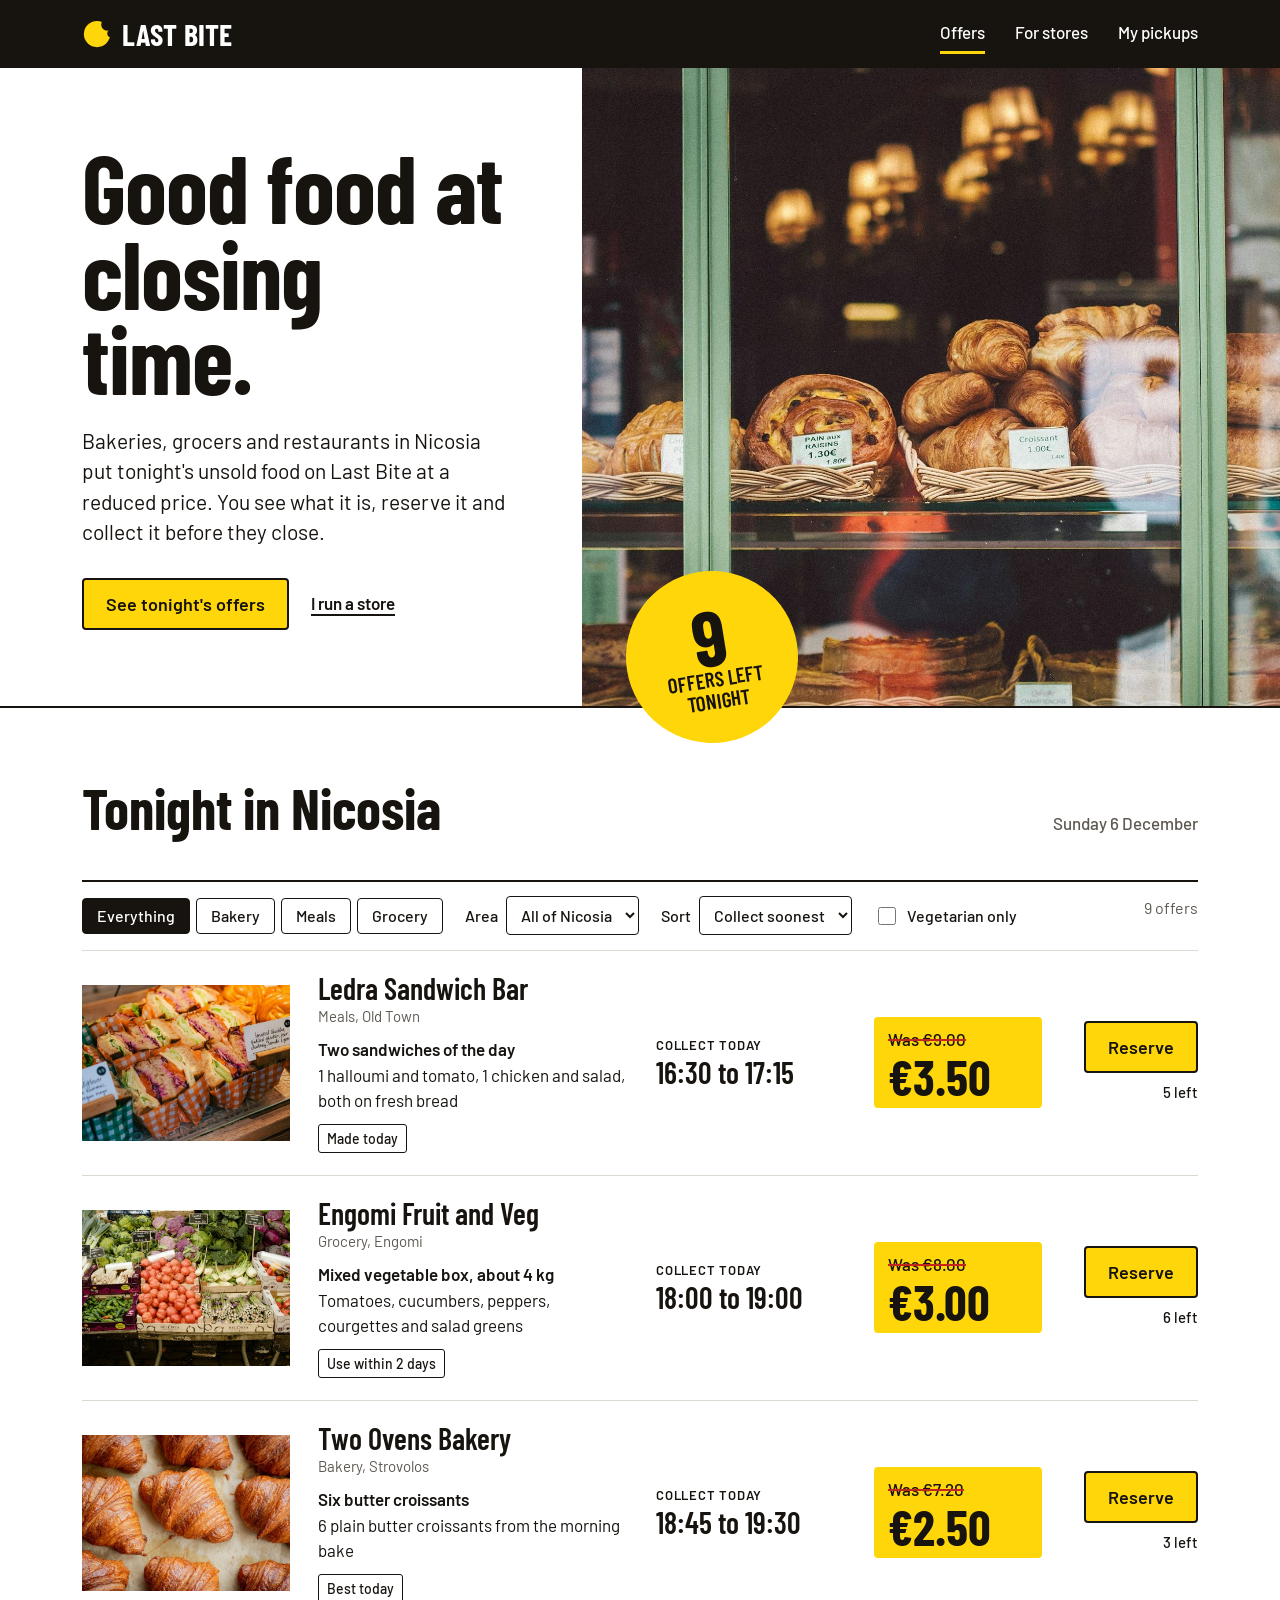
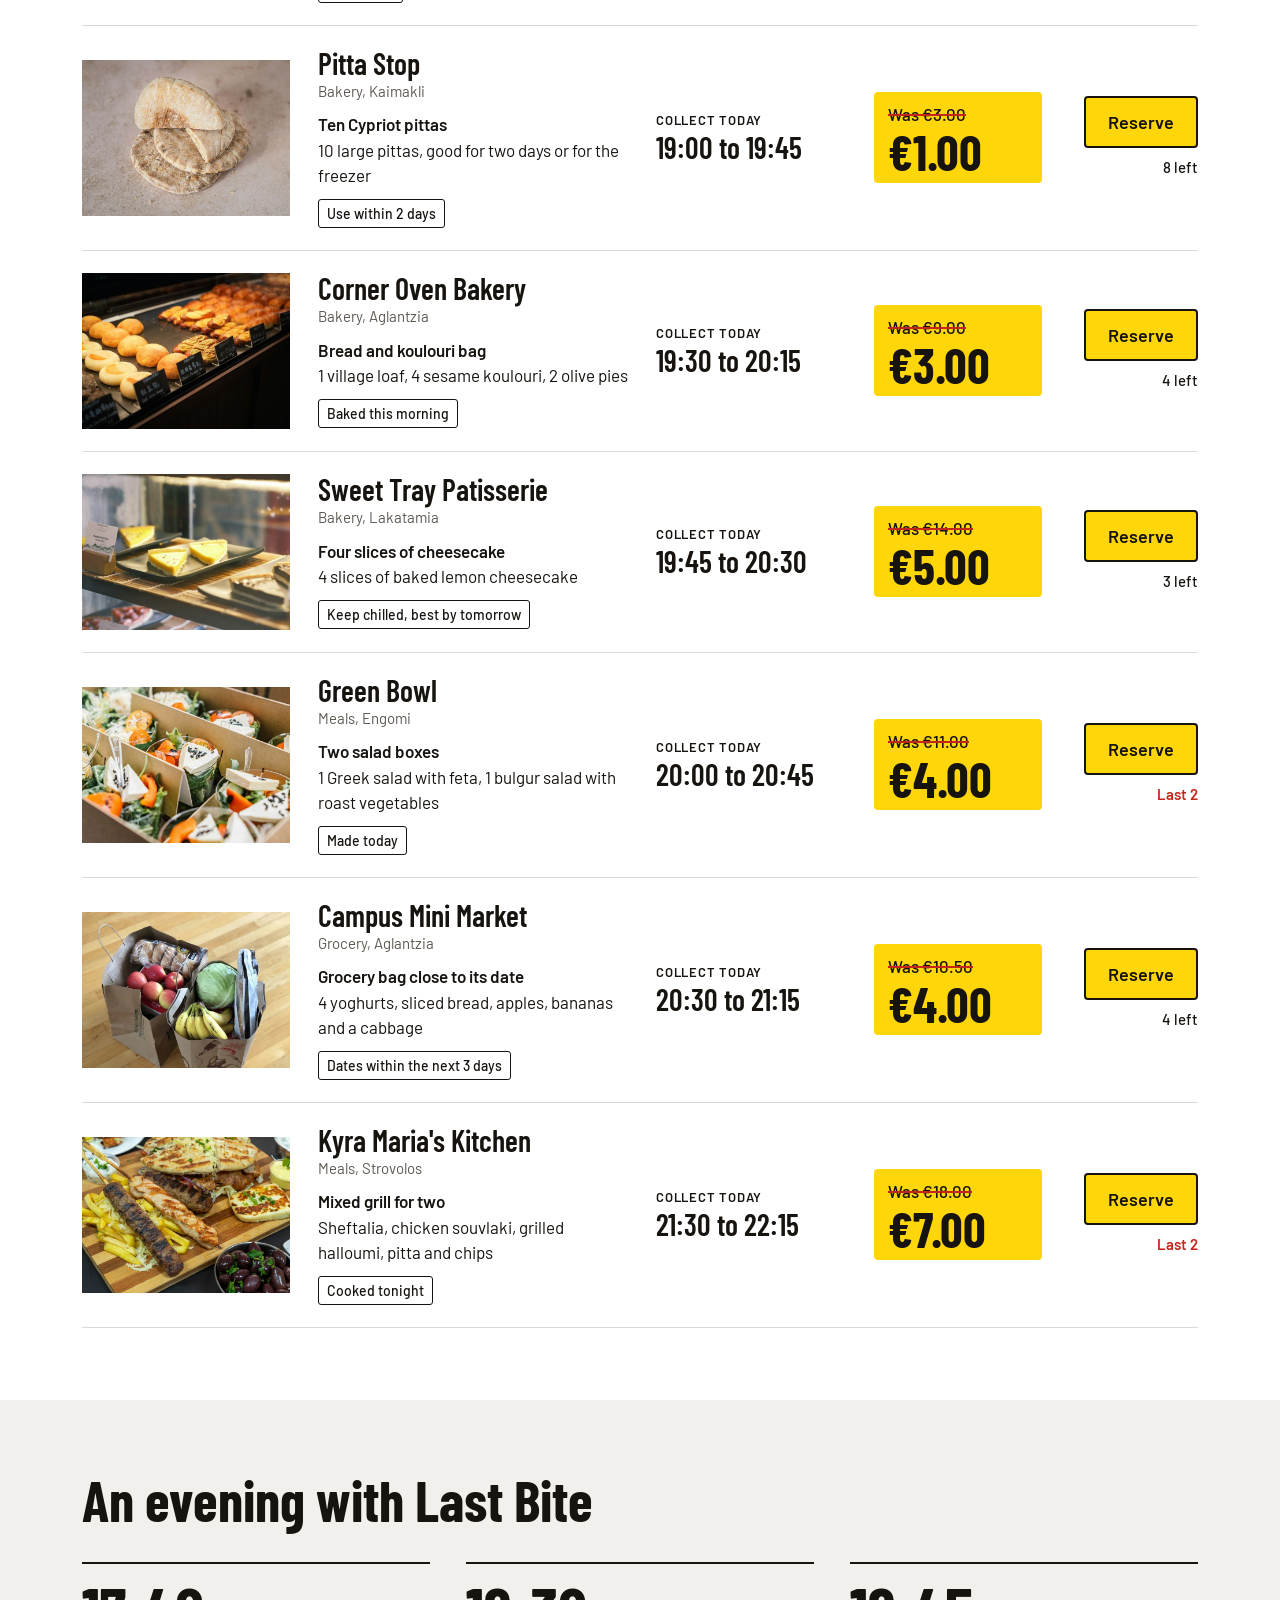
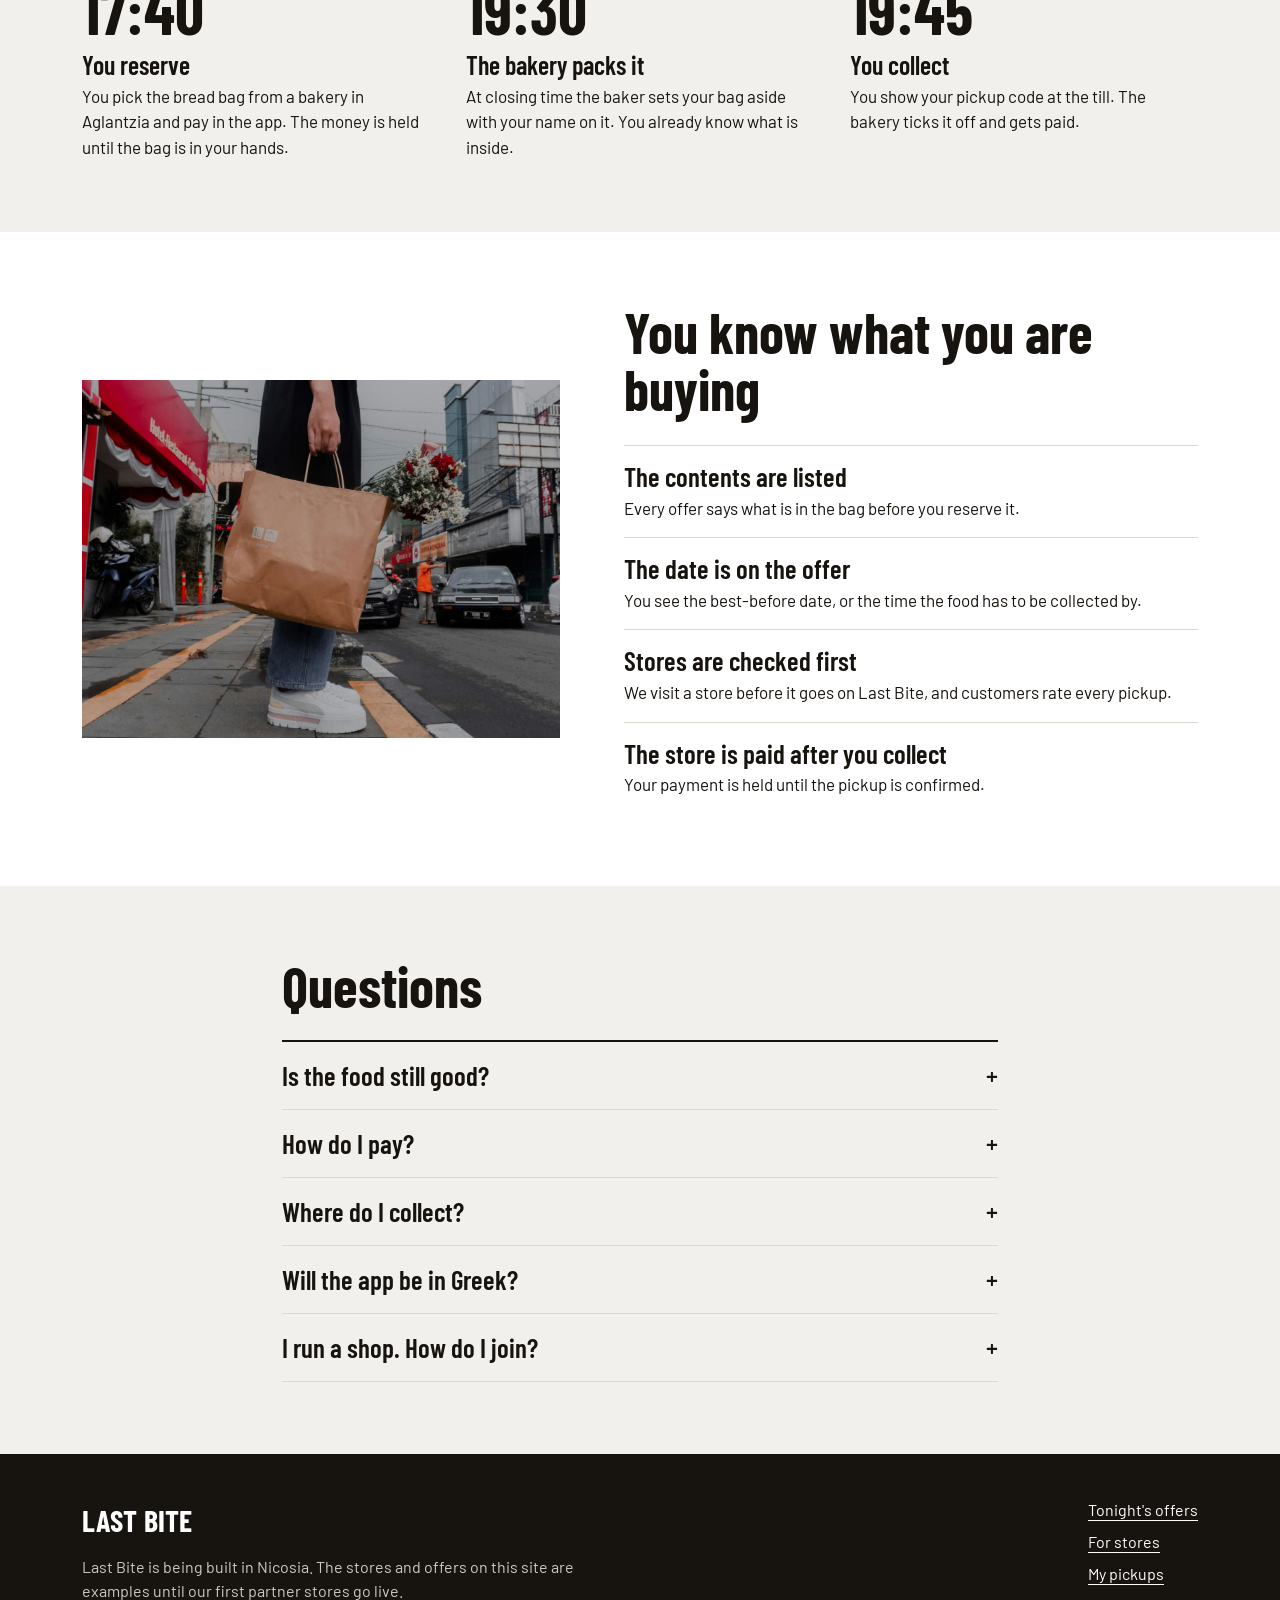
==== index.html @ b9eb2b0c "Last Bite website prototype: offers, store page, pickups" ====
<!doctype html>
<html lang="en">
<head>
  <meta charset="utf-8">
  <meta name="viewport" content="width=device-width, initial-scale=1">
  <meta name="robots" content="noindex, nofollow">
  <title>Last Bite: good food at closing time in Nicosia</title>
  <meta name="description" content="Bakeries, grocers and restaurants in Nicosia sell tonight's unsold food at a reduced price. See what's left, reserve it and collect it before they close.">
  <link rel="icon" href="favicon.svg" type="image/svg+xml">
  <link rel="preconnect" href="https://fonts.googleapis.com">
  <link rel="preconnect" href="https://fonts.gstatic.com" crossorigin>
  <link href="https://fonts.googleapis.com/css2?family=Barlow:wght@400;500;600&family=Barlow+Condensed:wght@600;700&display=swap" rel="stylesheet">
  <link rel="stylesheet" href="css/site.css">
</head>
<body>
  <a class="skip" href="#offers">Skip to tonight's offers</a>

  <header class="top on-ink">
    <div class="wrap">
      <a class="brand" href="index.html">
        <svg width="30" height="30" viewBox="0 0 32 32" aria-hidden="true">
          <defs>
            <mask id="bite">
              <rect width="32" height="32" fill="#fff"/>
              <circle cx="27" cy="6" r="6.5"/>
              <circle cx="31" cy="15.5" r="4"/>
            </mask>
          </defs>
          <circle cx="16" cy="16" r="14" fill="#ffd60a" mask="url(#bite)"/>
        </svg>
        Last Bite
      </a>
      <nav class="nav" aria-label="Main">
        <a href="index.html" aria-current="page">Offers</a>
        <a href="stores.html">For stores</a>
        <a href="pickups.html">My pickups</a>
      </nav>
    </div>
  </header>

  <main>
    <section class="hero">
      <div class="copy">
        <h1>Good food at closing time.</h1>
        <p class="lede">Bakeries, grocers and restaurants in Nicosia put tonight's unsold food on Last Bite at a reduced price. You see what it is, reserve it and collect it before they close.</p>
        <div class="actions">
          <a class="btn" href="#offers">See tonight's offers</a>
          <a class="textlink" href="stores.html">I run a store</a>
        </div>
      </div>
      <figure>
        <img src="img/hero-bakery-window.jpg" width="2000" height="1250" alt="Bread and pastries in a bakery window in the evening">
        <p class="sticker" id="sticker"><b id="sticker-n">9</b><span>offers left<br>tonight</span></p>
      </figure>
    </section>

    <section class="section" id="offers">
      <div class="wrap">
        <div class="head">
          <h2>Tonight in Nicosia</h2>
          <p class="when" id="today"></p>
        </div>

        <div class="filters">
          <div class="chips" role="group" aria-label="Kind of food">
            <button class="chip" type="button" data-type="" aria-pressed="true">Everything</button>
            <button class="chip" type="button" data-type="Bakery" aria-pressed="false">Bakery</button>
            <button class="chip" type="button" data-type="Meals" aria-pressed="false">Meals</button>
            <button class="chip" type="button" data-type="Grocery" aria-pressed="false">Grocery</button>
          </div>
          <label>Area
            <select id="f-area">
              <option value="">All of Nicosia</option>
            </select>
          </label>
          <label>Sort
            <select id="f-sort">
              <option value="time">Collect soonest</option>
              <option value="price">Lowest price</option>
              <option value="saving">Biggest saving</option>
            </select>
          </label>
          <label><input type="checkbox" id="f-veg"> Vegetarian only</label>
          <p class="count" id="count" aria-live="polite"></p>
        </div>

        <ul class="offers" id="list"></ul>
        <p class="none" id="none" hidden>Nothing left that matches. Try another area or kind of food.</p>
      </div>
    </section>

    <section class="section shelf">
      <div class="wrap">
        <h2>An evening with Last Bite</h2>
        <ol class="evening">
          <li>
            <span class="clock">17:40</span>
            <h3>You reserve</h3>
            <p>You pick the bread bag from a bakery in Aglantzia and pay in the app. The money is held until the bag is in your hands.</p>
          </li>
          <li>
            <span class="clock">19:30</span>
            <h3>The bakery packs it</h3>
            <p>At closing time the baker sets your bag aside with your name on it. You already know what is inside.</p>
          </li>
          <li>
            <span class="clock">19:45</span>
            <h3>You collect</h3>
            <p>You show your pickup code at the till. The bakery ticks it off and gets paid.</p>
          </li>
        </ol>
      </div>
    </section>

    <section class="section">
      <div class="wrap promises">
        <figure>
          <img src="img/bag-street.jpg" width="1400" height="1050" loading="lazy" alt="Someone carrying a paper bag home along a street">
        </figure>
        <div>
          <h2>You know what you are buying</h2>
          <dl>
            <dt>The contents are listed</dt>
            <dd>Every offer says what is in the bag before you reserve it.</dd>
            <dt>The date is on the offer</dt>
            <dd>You see the best-before date, or the time the food has to be collected by.</dd>
            <dt>Stores are checked first</dt>
            <dd>We visit a store before it goes on Last Bite, and customers rate every pickup.</dd>
            <dt>The store is paid after you collect</dt>
            <dd>Your payment is held until the pickup is confirmed.</dd>
          </dl>
        </div>
      </div>
    </section>

    <section class="section shelf qa">
      <div class="wrap narrow">
        <h2>Questions</h2>
        <div class="qlist">
          <details>
            <summary>Is the food still good?</summary>
            <p>Yes. It is food the store made or stocked for today and did not sell: bread from the morning, a meal cooked this evening, groceries close to their date. The date is on every offer, so you decide before you reserve.</p>
          </details>
          <details>
            <summary>How do I pay?</summary>
            <p>By card in the app when you reserve. The store receives the money once you have collected. This website is a preview of the app, so nothing is charged here.</p>
          </details>
          <details>
            <summary>Where do I collect?</summary>
            <p>At the store, during the collection time shown on the offer. We are starting in Nicosia.</p>
          </details>
          <details>
            <summary>Will the app be in Greek?</summary>
            <p>Yes, in Greek and in English.</p>
          </details>
          <details>
            <summary>I run a shop. How do I join?</summary>
            <p>The page <a class="textlink" href="stores.html">for stores</a> explains the costs and lets you post an offer to try it.</p>
          </details>
        </div>
      </div>
    </section>
  </main>

  <footer class="foot on-ink">
    <div class="wrap">
      <div>
        <a class="brand" href="index.html">Last Bite</a>
        <p>Last Bite is being built in Nicosia. The stores and offers on this site are examples until our first partner stores go live.</p>
      </div>
      <nav aria-label="Footer">
        <a href="index.html#offers">Tonight's offers</a>
        <a href="stores.html">For stores</a>
        <a href="pickups.html">My pickups</a>
      </nav>
    </div>
  </footer>

  <dialog id="reserve" aria-labelledby="reserve-title">
    <div class="sheet" id="reserve-step">
      <h2 id="reserve-title">Reserve</h2>
      <div class="summary">
        <div>
          <p class="what" id="r-what"></p>
          <p id="r-inside"></p>
          <p id="r-collect"></p>
        </div>
        <div class="tag">
          <span class="was" id="r-was"></span>
          <span class="now" id="r-now"></span>
        </div>
      </div>
      <form id="reserve-form" novalidate>
        <div class="field">
          <label for="r-qty">How many?</label>
          <select id="r-qty"></select>
        </div>
        <div class="field">
          <label for="r-name">Your first name</label>
          <input id="r-name" type="text" autocomplete="given-name" maxlength="30" required>
          <span class="hint">The store writes it on the bag.</span>
          <p class="error" id="r-name-err" hidden>Please enter your first name.</p>
        </div>
        <p class="note">This is a preview of Last Bite. Nothing is charged and no food is set aside yet.</p>
        <div class="row-actions">
          <button class="btn" type="submit" id="r-submit">Reserve</button>
          <button class="btn plain" type="button" data-close>Cancel</button>
        </div>
      </form>
    </div>
    <div class="sheet" id="reserve-done" hidden>
      <h2 tabindex="-1" id="done-title">Reserved</h2>
      <div class="ticket" id="done-ticket"></div>
      <div class="row-actions">
        <a class="btn" href="pickups.html">My pickups</a>
        <button class="btn plain" type="button" data-close>Back to offers</button>
      </div>
    </div>
  </dialog>

  <script src="js/data.js"></script>
  <script src="js/app.js"></script>
</body>
</html>
---- css/site.css ----
:root {
  --ink: #17130f;
  --paper: #ffffff;
  --shelf: #f1f0ec;
  --line: #dcd9d2;
  --muted: #5d5850;
  --sticker: #ffd60a;
  --sticker-dark: #e9bf00;
  --red: #c4261b;
  --green: #1d6b3a;
  --display: "Barlow Condensed", "Arial Narrow", Arial, sans-serif;
  --text: "Barlow", Arial, Helvetica, sans-serif;
  --gutter: 32px;
  --page: 1180px;
}

*,
*::before,
*::after {
  box-sizing: border-box;
}

html {
  scroll-behavior: smooth;
}

body {
  margin: 0;
  background: var(--paper);
  color: var(--ink);
  font-family: var(--text);
  font-size: 17px;
  line-height: 1.5;
}

img {
  display: block;
  max-width: 100%;
  height: auto;
}

h1,
h2,
h3 {
  font-family: var(--display);
  font-weight: 700;
  line-height: 1;
  margin: 0;
}

p {
  margin: 0 0 1em;
}

a {
  color: inherit;
}

:focus-visible {
  outline: 3px solid var(--ink);
  outline-offset: 3px;
}

.on-ink :focus-visible {
  outline-color: var(--sticker);
}

.wrap {
  max-width: var(--page);
  margin: 0 auto;
  padding: 0 var(--gutter);
}

.narrow {
  max-width: 780px;
}

.skip {
  position: absolute;
  left: -999px;
  top: 0;
  background: var(--sticker);
  padding: 10px 16px;
  font-weight: 600;
}

.skip:focus {
  left: 12px;
  top: 12px;
  z-index: 20;
}

/* header */

.top {
  background: var(--ink);
  color: var(--paper);
}

.top .wrap {
  display: flex;
  align-items: center;
  justify-content: space-between;
  gap: 24px;
  min-height: 68px;
}

.brand {
  display: inline-flex;
  align-items: center;
  gap: 10px;
  font-family: var(--display);
  font-weight: 700;
  font-size: 30px;
  letter-spacing: 0.01em;
  text-decoration: none;
  text-transform: uppercase;
}

.brand svg {
  flex: none;
}

.nav {
  display: flex;
  gap: 30px;
  font-weight: 500;
}

.nav a {
  text-decoration: none;
  padding: 6px 0;
  border-bottom: 3px solid transparent;
  transition: border-color 120ms ease-out;
}

.nav a:hover {
  border-bottom-color: #6b655c;
}

.nav a[aria-current="page"] {
  border-bottom-color: var(--sticker);
}

/* buttons */

.btn {
  display: inline-block;
  font: 600 18px/1 var(--text);
  padding: 15px 22px;
  border: 2px solid var(--ink);
  border-radius: 4px;
  background: var(--sticker);
  color: var(--ink);
  text-decoration: none;
  cursor: pointer;
  transition: background-color 120ms ease-out, color 120ms ease-out;
}

.btn:hover {
  background: var(--ink);
  color: var(--sticker);
}

.btn:active {
  transform: translateY(1px);
}

.btn[disabled] {
  background: var(--shelf);
  border-color: var(--line);
  color: var(--muted);
  cursor: default;
}

.btn.plain {
  background: var(--paper);
}

.btn.plain:hover {
  background: var(--ink);
  color: var(--paper);
}

.btn.small {
  font-size: 16px;
  padding: 10px 14px;
}

.textlink {
  font-weight: 600;
  text-decoration-thickness: 2px;
  text-underline-offset: 4px;
}

.textlink:hover {
  text-decoration-color: var(--sticker-dark);
}

/* hero */

.hero {
  position: relative;
  border-bottom: 2px solid var(--ink);
}

.hero h1 {
  font-size: clamp(60px, 7.4vw, 116px);
  letter-spacing: -0.01em;
  line-height: 0.9;
}

.hero .lede {
  font-size: 21px;
  line-height: 1.45;
  max-width: 30em;
  margin: 26px 0 30px;
}

.hero .actions {
  display: flex;
  align-items: center;
  flex-wrap: wrap;
  gap: 22px;
}

.hero figure {
  margin: 0;
  position: relative;
}

.hero figure img {
  width: 100%;
  height: 100%;
  object-fit: cover;
}

.sticker {
  position: absolute;
  width: 172px;
  height: 172px;
  border-radius: 50%;
  background: var(--sticker);
  display: flex;
  flex-direction: column;
  align-items: center;
  justify-content: center;
  text-align: center;
  transform: rotate(-9deg);
  font-family: var(--display);
  font-weight: 600;
  font-size: 21px;
  line-height: 1.05;
  text-transform: uppercase;
  animation: stick 420ms cubic-bezier(0.2, 0.9, 0.3, 1.2) 250ms backwards;
}

.sticker b {
  font-size: 78px;
  font-weight: 700;
  line-height: 0.85;
}

@keyframes stick {
  from {
    transform: rotate(-24deg) scale(0.4);
    opacity: 0;
  }
}

/* section heads */

.section {
  padding: 72px 0;
}

.section.shelf {
  background: var(--shelf);
}

.head {
  display: flex;
  align-items: baseline;
  justify-content: space-between;
  gap: 20px;
  flex-wrap: wrap;
  margin-bottom: 26px;
}

.head h2,
.section h2 {
  font-size: clamp(40px, 4.4vw, 58px);
}

.head .when {
  color: var(--muted);
  font-weight: 500;
}

/* filters */

.filters {
  display: flex;
  align-items: center;
  flex-wrap: wrap;
  gap: 12px 22px;
  padding: 14px 0;
  border-top: 2px solid var(--ink);
  border-bottom: 1px solid var(--line);
}

.chips {
  display: flex;
  gap: 6px;
  flex-wrap: wrap;
}

.chip {
  font: 500 16px/1 var(--text);
  padding: 9px 14px;
  border: 1px solid var(--ink);
  border-radius: 4px;
  background: var(--paper);
  color: var(--ink);
  cursor: pointer;
  transition: background-color 120ms ease-out;
}

.chip:hover {
  background: var(--shelf);
}

.chip[aria-pressed="true"] {
  background: var(--ink);
  color: var(--paper);
}

.filters label {
  display: inline-flex;
  align-items: center;
  gap: 8px;
  font-weight: 500;
  font-size: 16px;
}

.filters select {
  font: 500 16px/1.2 var(--text);
  padding: 8px 10px;
  border: 1px solid var(--ink);
  border-radius: 4px;
  background: var(--paper);
  color: var(--ink);
}

.filters input[type="checkbox"] {
  width: 18px;
  height: 18px;
  accent-color: var(--ink);
}

.filters .count {
  margin-left: auto;
  color: var(--muted);
  font-size: 16px;
}

/* offers */

.offers {
  list-style: none;
  margin: 0;
  padding: 0;
}

.offer {
  display: grid;
  align-items: center;
  border-bottom: 1px solid var(--line);
}

.offer .pic {
  aspect-ratio: 4 / 3;
  overflow: hidden;
  background: var(--shelf);
}

.offer .pic img {
  width: 100%;
  height: 100%;
  object-fit: cover;
}

.offer h3 {
  font-size: 30px;
  font-weight: 600;
}

.offer .where {
  color: var(--muted);
  font-size: 15px;
  margin: 2px 0 10px;
}

.offer .what {
  font-weight: 600;
  margin: 0;
}

.offer .inside {
  margin: 0 0 10px;
}

.datemark {
  display: inline-block;
  font-size: 14px;
  font-weight: 500;
  padding: 3px 8px;
  border: 1px solid var(--ink);
  border-radius: 3px;
}

.collect .lab,
.tag .lab {
  display: block;
  font-size: 13px;
  font-weight: 600;
  letter-spacing: 0.06em;
  text-transform: uppercase;
}

.collect .time {
  display: block;
  font-family: var(--display);
  font-weight: 600;
  font-size: 30px;
  line-height: 1.1;
}

.collect .closing {
  font-size: 15px;
  color: var(--muted);
}

.collect .closing.soon {
  color: var(--red);
  font-weight: 600;
}

.tag {
  background: var(--sticker);
  border-radius: 4px;
  padding: 10px 14px 8px;
}

.tag .was {
  white-space: nowrap;
  text-decoration: line-through;
  text-decoration-thickness: 2px;
  text-decoration-color: var(--red);
  font-weight: 500;
}

.tag .now {
  display: block;
  font-family: var(--display);
  font-weight: 700;
  font-size: 50px;
  line-height: 0.95;
}

.left {
  font-size: 15px;
  font-weight: 500;
  margin: 8px 0 0;
}

.left.last {
  color: var(--red);
  font-weight: 600;
}

.none {
  padding: 40px 0;
  font-size: 19px;
}

/* evening timeline */

.evening {
  list-style: none;
  margin: 34px 0 0;
  padding: 0;
  display: grid;
}

.evening li {
  border-top: 2px solid var(--ink);
  padding-top: 14px;
}

.evening .clock {
  display: block;
  font-family: var(--display);
  font-weight: 700;
  font-size: 64px;
  line-height: 1;
}

.evening h3 {
  font-size: 26px;
  font-weight: 600;
  margin: 10px 0 6px;
}

.evening p {
  margin: 0;
  max-width: 24em;
}

/* promises */

.promises {
  display: grid;
  align-items: center;
}

.promises figure {
  margin: 0;
}

.promises dl {
  margin: 28px 0 0;
}

.promises dt {
  font-family: var(--display);
  font-weight: 600;
  font-size: 27px;
  line-height: 1.1;
  padding-top: 16px;
  border-top: 1px solid var(--line);
}

.promises dd {
  margin: 4px 0 16px;
}

/* questions */

.qa details {
  border-bottom: 1px solid var(--line);
}

.qa details:first-of-type {
  border-top: 2px solid var(--ink);
}

.qa summary {
  cursor: pointer;
  list-style: none;
  display: flex;
  justify-content: space-between;
  gap: 16px;
  padding: 18px 0;
  font-family: var(--display);
  font-weight: 600;
  font-size: 27px;
  line-height: 1.15;
}

.qa summary::-webkit-details-marker {
  display: none;
}

.qa summary::after {
  content: "+";
  font-weight: 500;
}

.qa details[open] summary::after {
  content: "\2212";
}

.qa summary:hover {
  background: var(--shelf);
}

.qa details p {
  max-width: 40em;
  margin: 0 0 20px;
}

/* dialog and ticket */

dialog {
  border: 2px solid var(--ink);
  border-radius: 6px;
  padding: 0;
  width: min(560px, calc(100vw - 32px));
  color: var(--ink);
}

dialog::backdrop {
  background: rgba(23, 19, 15, 0.62);
}

.sheet {
  padding: 28px;
}

.sheet h2 {
  font-size: 38px;
  margin-bottom: 14px;
}

.summary {
  display: grid;
  grid-template-columns: 1fr auto;
  gap: 14px;
  align-items: start;
  padding: 14px 0;
  border-top: 1px solid var(--line);
  border-bottom: 1px solid var(--line);
  margin-bottom: 18px;
}

.summary p {
  margin: 0;
}

.field {
  margin-bottom: 16px;
}

.field label,
.field .label {
  display: block;
  font-weight: 600;
  margin-bottom: 5px;
}

.field .hint {
  display: block;
  color: var(--muted);
  font-size: 15px;
  margin-top: 4px;
}

.field input,
.field select,
.field textarea {
  width: 100%;
  font: 400 17px/1.3 var(--text);
  padding: 11px 12px;
  border: 1px solid var(--ink);
  border-radius: 4px;
  background: var(--paper);
  color: var(--ink);
}

.field textarea {
  min-height: 84px;
  resize: vertical;
}

.field input:focus-visible,
.field select:focus-visible,
.field textarea:focus-visible {
  outline-offset: 1px;
}

.field .error {
  color: var(--red);
  font-weight: 600;
  font-size: 15px;
  margin-top: 4px;
}

.field input[aria-invalid="true"],
.field textarea[aria-invalid="true"] {
  border-color: var(--red);
  border-width: 2px;
}

.note {
  background: var(--shelf);
  border-radius: 4px;
  padding: 10px 12px;
  font-size: 15px;
}

.row-actions {
  display: flex;
  flex-wrap: wrap;
  gap: 12px;
  margin-top: 20px;
}

.ticket {
  background: var(--paper);
  border: 2px solid var(--ink);
  border-radius: 6px;
  display: grid;
}

.ticket .stub {
  background: var(--sticker);
  padding: 20px 24px;
  text-align: center;
}

.ticket .stub .lab {
  font-size: 13px;
  font-weight: 600;
  letter-spacing: 0.06em;
  text-transform: uppercase;
}

.ticket .code {
  display: block;
  font-family: var(--display);
  font-weight: 700;
  font-size: 68px;
  line-height: 1;
  letter-spacing: 0.04em;
  white-space: nowrap;
}

.ticket .body {
  padding: 20px 24px;
}

.ticket .body h3 {
  font-size: 28px;
  font-weight: 600;
  margin-bottom: 4px;
}

.ticket .body p {
  margin: 0 0 4px;
}

.ticket .state {
  display: inline-block;
  font-size: 14px;
  font-weight: 600;
  padding: 3px 8px;
  border-radius: 3px;
  border: 1px solid var(--ink);
  margin-top: 8px;
}

.ticket .state.done {
  background: var(--green);
  border-color: var(--green);
  color: var(--paper);
}

.ticket .state.off {
  color: var(--muted);
  border-color: var(--line);
}

.tickets {
  display: grid;
  gap: 20px;
  list-style: none;
  padding: 0;
  margin: 28px 0 0;
}

.pagehead {
  padding: 56px 0 8px;
}

.pagehead h1 {
  font-size: clamp(52px, 6vw, 84px);
}

.pagehead p {
  font-size: 20px;
  max-width: 34em;
  margin-top: 16px;
}

/* stores page */

.rates {
  width: 100%;
  border-collapse: collapse;
  margin-top: 26px;
}

.rates th,
.rates td {
  text-align: left;
  vertical-align: top;
  padding: 14px 0;
  border-top: 1px solid var(--line);
}

.rates tr:first-child th,
.rates tr:first-child td {
  border-top: 2px solid var(--ink);
}

.rates th {
  font-weight: 600;
  width: 34%;
  padding-right: 20px;
}

.rates .big {
  font-family: var(--display);
  font-weight: 700;
  font-size: 34px;
  line-height: 1;
  display: block;
}

.sum {
  background: var(--sticker);
  border-radius: 4px;
  padding: 22px 24px;
}

.sum h3 {
  font-size: 28px;
  font-weight: 600;
  margin-bottom: 12px;
}

.sum table {
  width: 100%;
  border-collapse: collapse;
}

.sum td {
  padding: 7px 0;
  border-top: 1px solid rgba(23, 19, 15, 0.25);
}

.sum td:last-child {
  text-align: right;
  font-weight: 600;
  font-variant-numeric: tabular-nums;
}

.sum tr:last-child td {
  border-top: 2px solid var(--ink);
  font-family: var(--display);
  font-weight: 700;
  font-size: 30px;
}

.asked {
  display: grid;
  margin-top: 30px;
}

.asked div {
  border-top: 2px solid var(--ink);
  padding-top: 12px;
}

.asked b {
  display: block;
  font-family: var(--display);
  font-weight: 700;
  font-size: 60px;
  line-height: 1;
}

.asked p {
  margin: 6px 0 0;
  max-width: 22em;
}

.form {
  display: grid;
  margin-top: 26px;
}

.form .full {
  grid-column: 1 / -1;
}

.done-box {
  border: 2px solid var(--ink);
  border-radius: 6px;
  padding: 18px 20px;
  margin-top: 20px;
}

.done-box p {
  margin: 0 0 10px;
}

.check {
  display: flex;
  gap: 12px;
  align-items: flex-end;
  flex-wrap: wrap;
  margin-top: 22px;
}

.check .field {
  margin: 0;
  flex: 1 1 220px;
  max-width: 300px;
}

.check input {
  font-family: var(--display);
  font-weight: 600;
  font-size: 26px;
  letter-spacing: 0.06em;
  text-transform: uppercase;
}

.intro {
  font-size: 19px;
  max-width: 40em;
  margin: 14px 0 0;
}

.qlist {
  margin-top: 26px;
}

.checkline label {
  display: inline-flex;
  align-items: center;
  gap: 8px;
  margin: 0;
}

.field.checkline input {
  width: 18px;
  height: 18px;
  accent-color: var(--ink);
}

.ticket .body .btn {
  margin-top: 14px;
}

#check-out {
  margin-top: 24px;
  max-width: 780px;
}

#check-out > .btn {
  margin-top: 16px;
}

.pickups {
  padding-top: 8px;
}

#tally {
  font-weight: 600;
}

/* footer */

.foot {
  background: var(--ink);
  color: var(--paper);
  padding: 44px 0;
  font-size: 16px;
}

.foot .wrap {
  display: flex;
  justify-content: space-between;
  gap: 40px;
  flex-wrap: wrap;
}

.foot p {
  max-width: 34em;
  margin: 12px 0 0;
  color: #cfcac1;
}

.foot nav {
  display: flex;
  flex-direction: column;
  gap: 8px;
}

.foot nav a {
  text-underline-offset: 4px;
}

/* desktop only */

@media (min-width: 1025px) {
  .hero {
    display: grid;
    grid-template-columns: minmax(0, 5fr) minmax(0, 6fr);
    min-height: 640px;
  }

  .hero .copy {
    align-self: center;
    padding: 64px 72px 64px max(var(--gutter), calc((100vw - var(--page)) / 2 + var(--gutter)));
  }

  .sticker {
    left: 44px;
    bottom: -58px;
    z-index: 2;
  }

  .offer {
    grid-template-columns: 208px minmax(0, 1fr) 190px 168px 128px;
    gap: 28px;
    padding: 22px 0;
  }

  .offer .go {
    justify-self: end;
    text-align: right;
  }

  .evening {
    grid-template-columns: repeat(3, 1fr);
    gap: 36px;
  }

  .promises {
    grid-template-columns: 5fr 6fr;
    gap: 64px;
  }

  .ticket {
    grid-template-columns: 320px 1fr;
  }

  .ticket .code {
    font-size: 60px;
  }

  .ticket .stub {
    display: flex;
    flex-direction: column;
    justify-content: center;
    border-right: 2px dashed var(--ink);
  }

  dialog .ticket {
    grid-template-columns: 1fr;
  }

  dialog .ticket .stub {
    border-right: 0;
    border-bottom: 2px dashed var(--ink);
  }

  .storehero {
    display: grid;
    grid-template-columns: 6fr 5fr;
    gap: 56px;
    align-items: center;
  }

  .costs {
    display: grid;
    grid-template-columns: 7fr 4fr;
    gap: 56px;
    align-items: start;
  }

  .asked {
    grid-template-columns: repeat(3, 1fr);
    gap: 36px;
  }

  .form {
    grid-template-columns: 1fr 1fr;
    gap: 0 28px;
    max-width: 860px;
  }
}

/* tablet and phone only */

@media (max-width: 1024px) {
  :root {
    --gutter: 20px;
  }

  body {
    font-size: 16px;
  }

  .top .wrap {
    min-height: 60px;
    gap: 12px;
    flex-wrap: wrap;
    padding-top: 8px;
    padding-bottom: 8px;
  }

  .brand {
    font-size: 26px;
  }

  .nav {
    gap: 20px;
    font-size: 15px;
  }

  .hero .copy {
    padding: 40px var(--gutter) 44px;
  }

  .hero .lede {
    font-size: 18px;
    margin: 18px 0 24px;
  }

  .hero figure {
    height: 300px;
  }

  .sticker {
    z-index: 2;
    width: 124px;
    height: 124px;
    right: 18px;
    bottom: -40px;
    font-size: 16px;
  }

  .sticker b {
    font-size: 54px;
  }

  .section {
    padding: 48px 0;
  }

  .filters .count {
    margin-left: 0;
    flex-basis: 100%;
  }

  .offer {
    grid-template-columns: 132px minmax(0, 1fr);
    gap: 14px 16px;
    padding: 18px 0;
    align-items: start;
  }

  .offer h3 {
    font-size: 25px;
  }

  .offer .collect {
    grid-column: 1 / -1;
    display: flex;
    align-items: baseline;
    flex-wrap: wrap;
    gap: 4px 10px;
  }

  .collect .time {
    font-size: 24px;
  }

  .offer .price {
    grid-column: 1;
  }

  .tag .now {
    font-size: 40px;
  }

  .offer .go {
    grid-column: 2;
    align-self: center;
  }

  .evening {
    gap: 26px;
  }

  .evening .clock {
    font-size: 50px;
  }

  .promises {
    gap: 28px;
  }

  .ticket .stub {
    border-bottom: 2px dashed var(--ink);
  }

  .ticket .code {
    font-size: 56px;
  }

  .pagehead {
    padding-top: 36px;
  }

  .storehero figure {
    margin: 26px 0 0;
  }

  .costs .sum {
    margin-top: 28px;
  }

  .asked {
    gap: 24px;
  }

  .asked b {
    font-size: 48px;
  }

  .foot .wrap {
    gap: 24px;
  }
}

@media (max-width: 560px) {
  .nav {
    gap: 16px;
  }

  .hero h1 {
    font-size: 56px;
  }

  .hero figure {
    height: 230px;
  }

  .offer {
    grid-template-columns: 112px minmax(0, 1fr);
  }

  .tag {
    padding: 10px 10px 8px;
  }

  .tag .was {
    font-size: 14px;
  }

  .tag .now {
    font-size: 36px;
  }

  .sheet {
    padding: 20px;
  }

  .qa summary {
    font-size: 23px;
  }
}

@media (prefers-reduced-motion: reduce) {
  html {
    scroll-behavior: auto;
  }

  .sticker {
    animation: none;
  }

  .btn,
  .chip,
  .nav a {
    transition: none;
  }
}
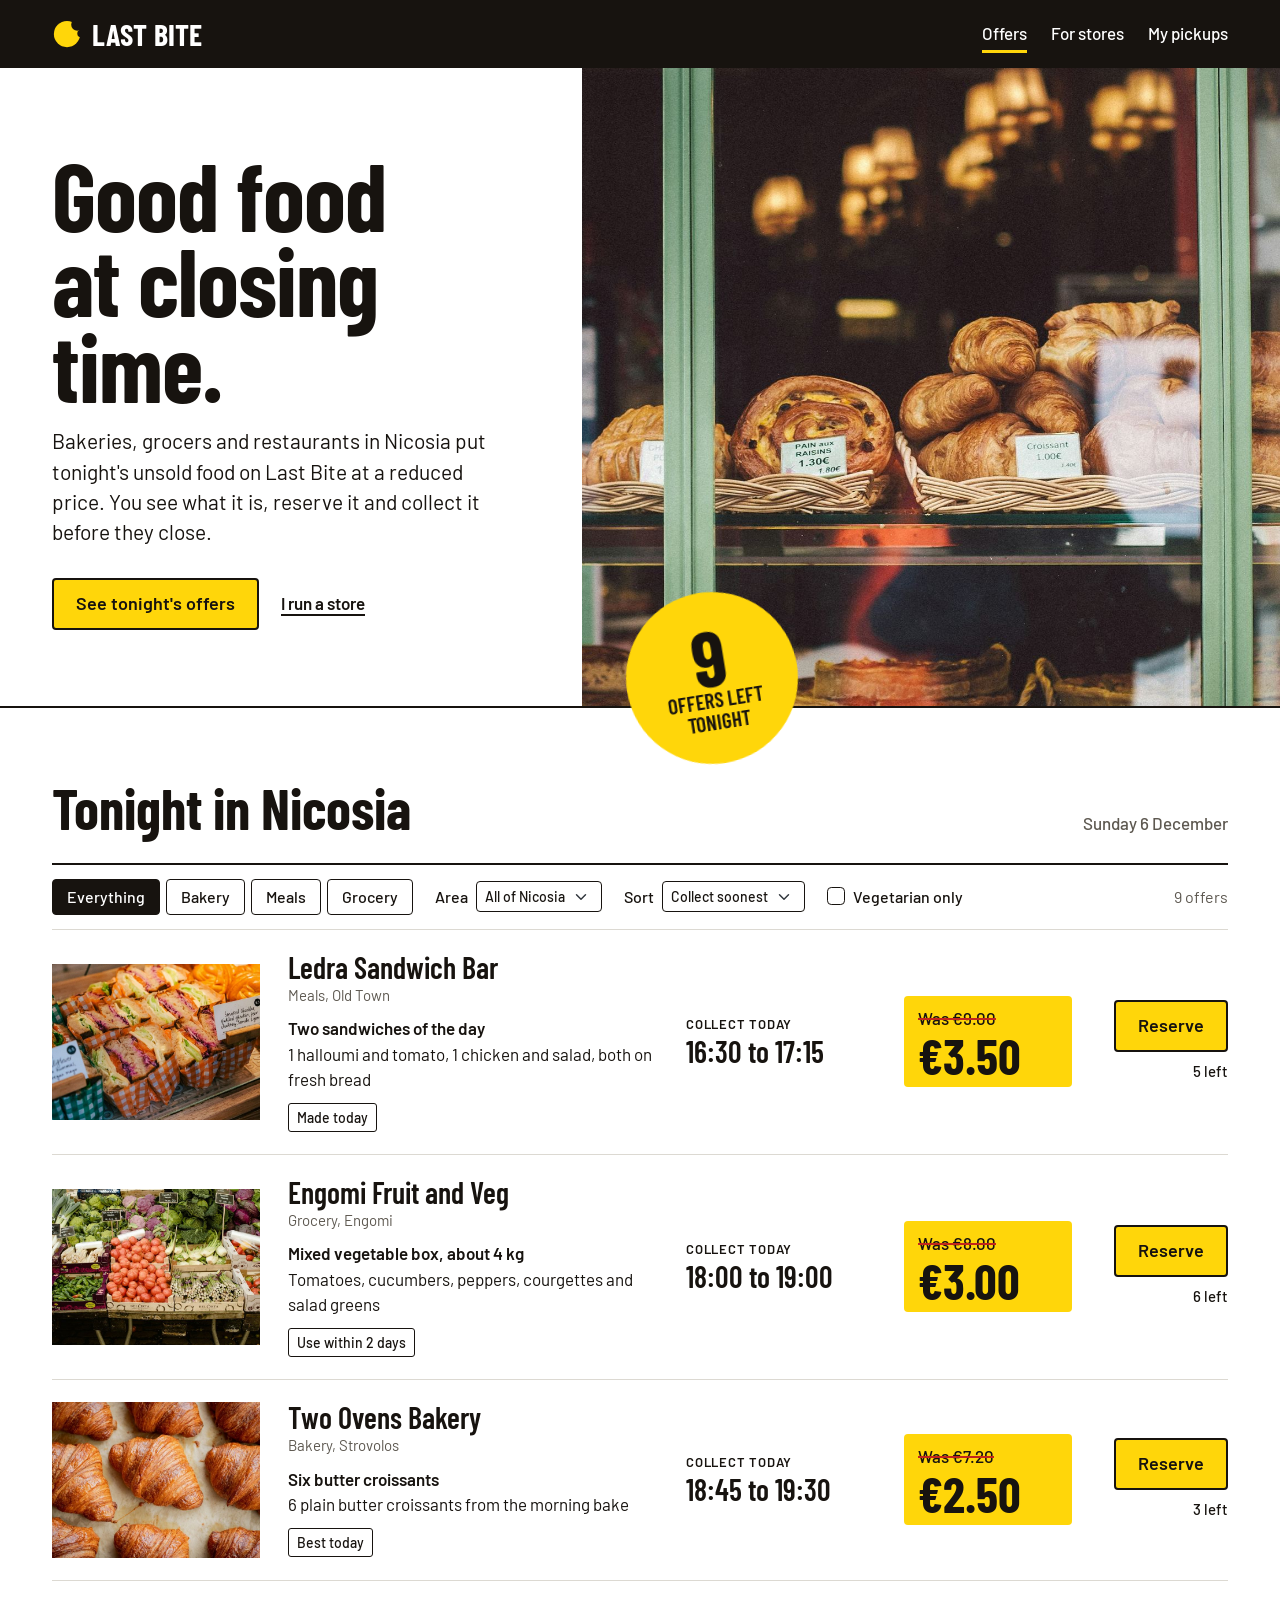
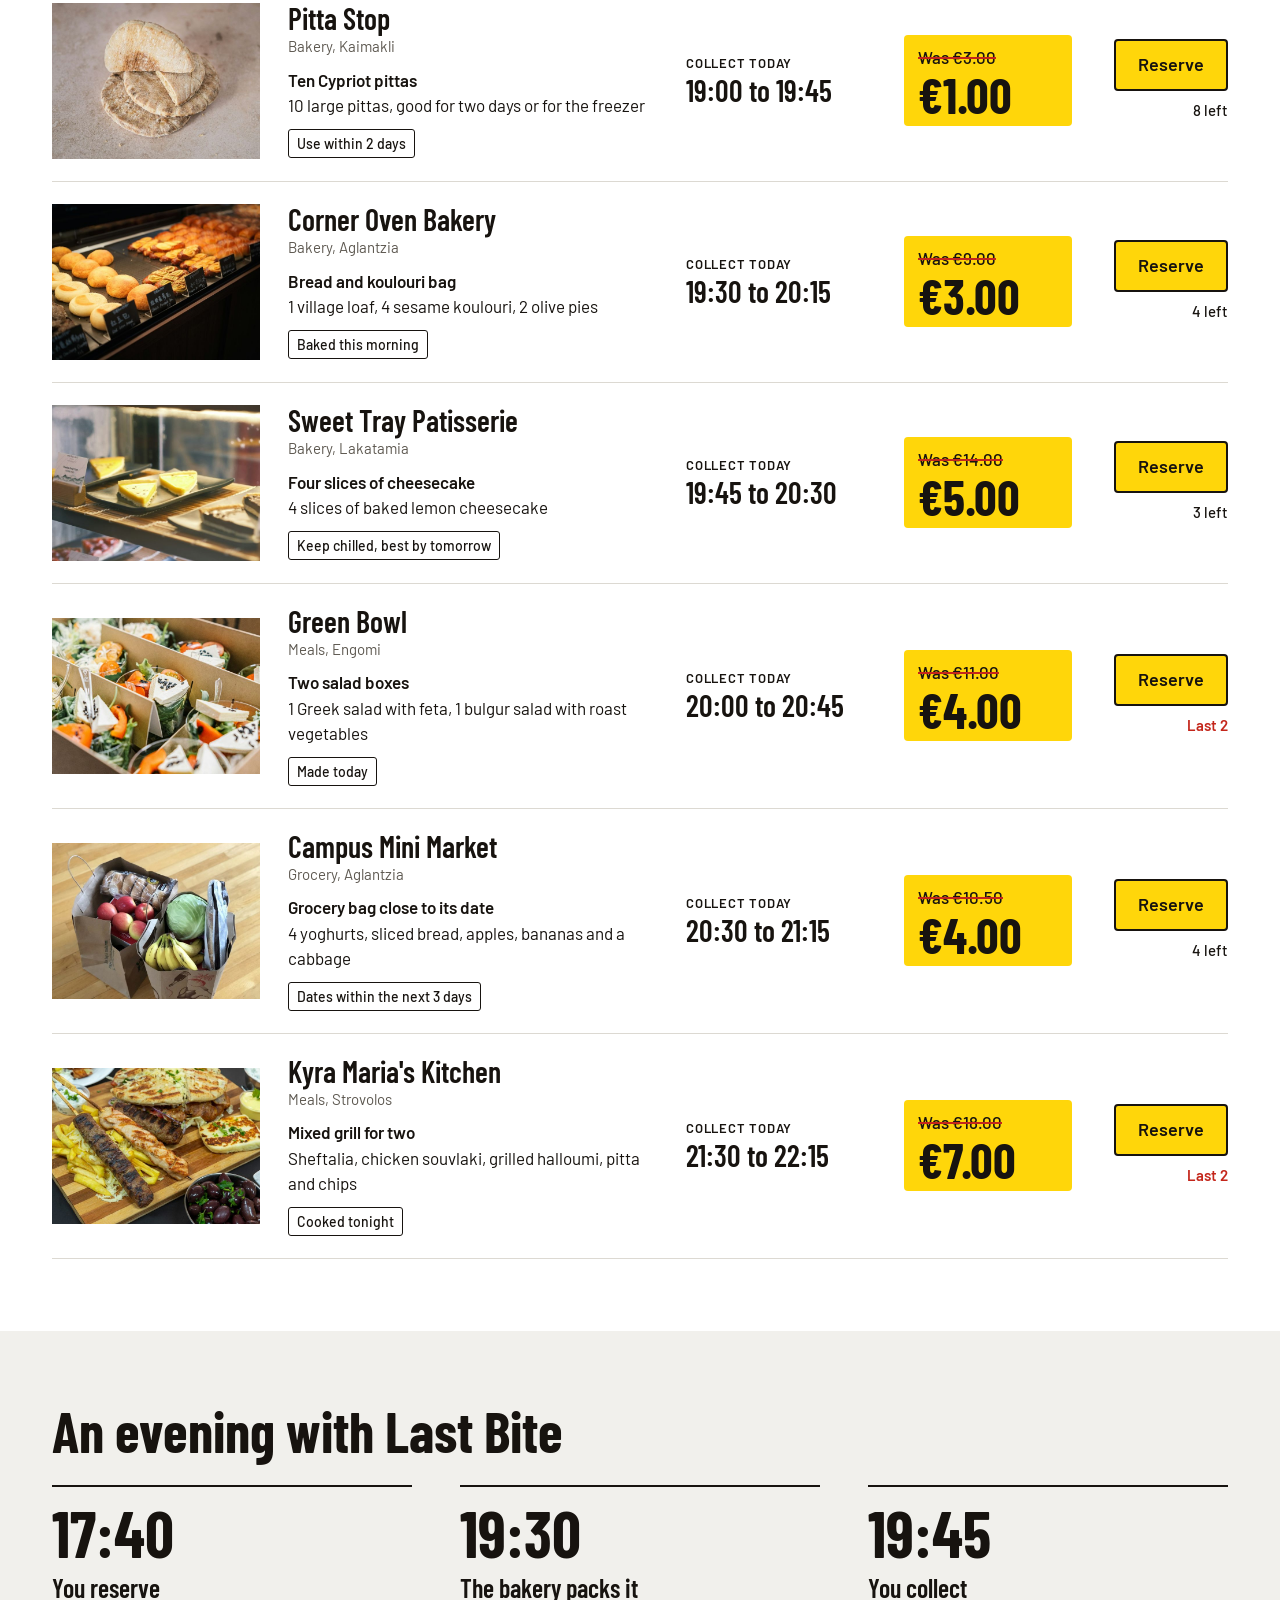
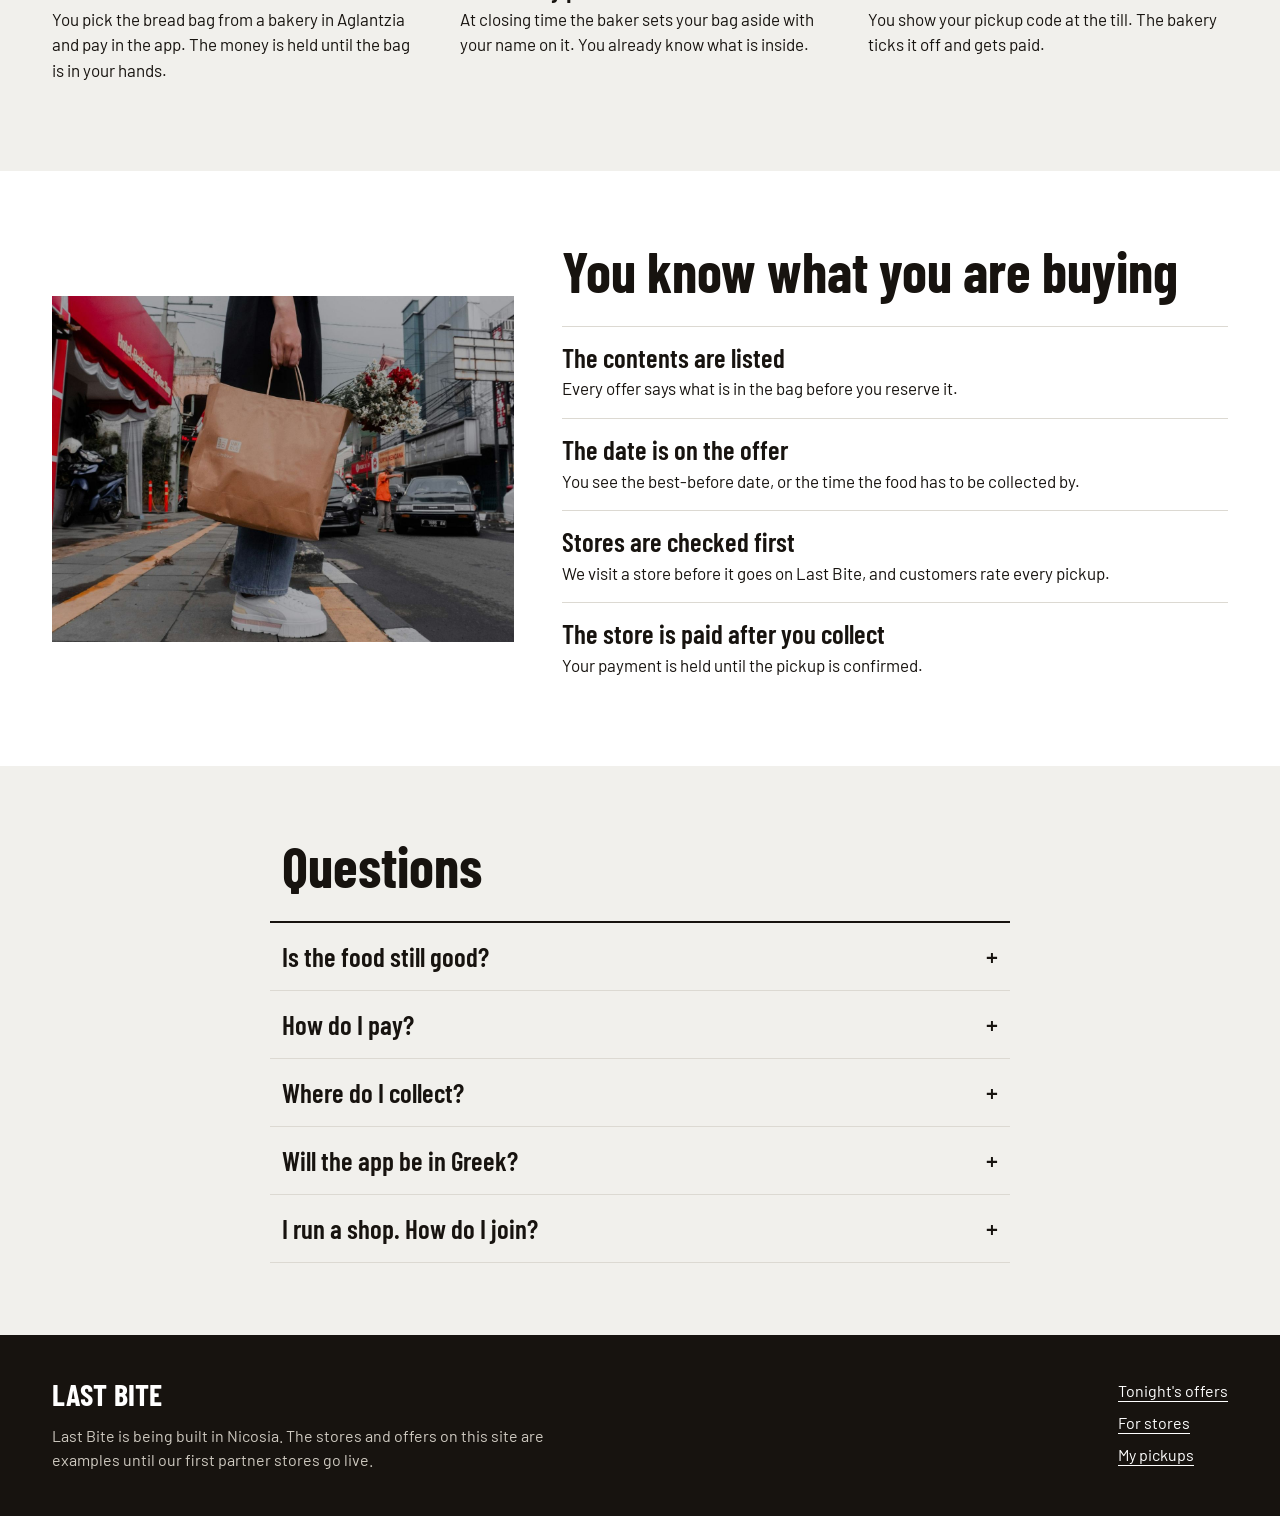
==== commit e4c67f67: "Bootstrap layout, phone menu, reveal and hover animations, store fee 14.99" ====
--- a/index.html
+++ b/index.html
@@ -10,58 +10,69 @@
   <link rel="preconnect" href="https://fonts.googleapis.com">
   <link rel="preconnect" href="https://fonts.gstatic.com" crossorigin>
   <link href="https://fonts.googleapis.com/css2?family=Barlow:wght@400;500;600&family=Barlow+Condensed:wght@600;700&display=swap" rel="stylesheet">
+  <link href="https://cdn.jsdelivr.net/npm/bootstrap@5.3.9/dist/css/bootstrap.min.css" rel="stylesheet" integrity="sha384-yEPZ7jP9S0QKiUQ0m3jjsO4ProIW7wvR9gXkI7JOGa2XVsw53Yke2bsdkBbjmmiX" crossorigin="anonymous">
   <link rel="stylesheet" href="css/site.css">
+  <script>document.documentElement.classList.add("js");</script>
 </head>
 <body>
   <a class="skip" href="#offers">Skip to tonight's offers</a>
 
-  <header class="top on-ink">
-    <div class="wrap">
-      <a class="brand" href="index.html">
-        <svg width="30" height="30" viewBox="0 0 32 32" aria-hidden="true">
-          <defs>
-            <mask id="bite">
-              <rect width="32" height="32" fill="#fff"/>
-              <circle cx="27" cy="6" r="6.5"/>
-              <circle cx="31" cy="15.5" r="4"/>
-            </mask>
-          </defs>
-          <circle cx="16" cy="16" r="14" fill="#ffd60a" mask="url(#bite)"/>
-        </svg>
-        Last Bite
-      </a>
-      <nav class="nav" aria-label="Main">
-        <a href="index.html" aria-current="page">Offers</a>
-        <a href="stores.html">For stores</a>
-        <a href="pickups.html">My pickups</a>
-      </nav>
-    </div>
+  <header class="top on-ink sticky-top">
+    <nav class="navbar navbar-expand-lg" data-bs-theme="dark" aria-label="Main">
+      <div class="container">
+        <a class="navbar-brand brand" href="index.html">
+          <svg width="30" height="30" viewBox="0 0 32 32" aria-hidden="true">
+            <defs>
+              <mask id="bite">
+                <rect width="32" height="32" fill="#fff"/>
+                <circle cx="27" cy="6" r="6.5"/>
+                <circle cx="31" cy="15.5" r="4"/>
+              </mask>
+            </defs>
+            <circle cx="16" cy="16" r="14" fill="#ffd60a" mask="url(#bite)"/>
+          </svg>
+          Last Bite
+        </a>
+        <button class="navbar-toggler" type="button" data-bs-toggle="collapse" data-bs-target="#menu" aria-controls="menu" aria-expanded="false" aria-label="Menu">
+          <span class="navbar-toggler-icon"></span>
+        </button>
+        <div class="collapse navbar-collapse" id="menu">
+          <ul class="navbar-nav ms-auto pb-2 pb-lg-0 gap-lg-4">
+            <li class="nav-item"><a class="nav-link active" href="index.html" aria-current="page">Offers</a></li>
+            <li class="nav-item"><a class="nav-link" href="stores.html">For stores</a></li>
+            <li class="nav-item"><a class="nav-link" href="pickups.html">My pickups</a></li>
+          </ul>
+        </div>
+      </div>
+    </nav>
   </header>
 
   <main>
     <section class="hero">
       <div class="copy">
-        <h1>Good food at closing time.</h1>
-        <p class="lede">Bakeries, grocers and restaurants in Nicosia put tonight's unsold food on Last Bite at a reduced price. You see what it is, reserve it and collect it before they close.</p>
-        <div class="actions">
-          <a class="btn" href="#offers">See tonight's offers</a>
+        <h1 class="lines"><span class="line"><span>Good food</span></span> <span class="line"><span>at closing</span></span> <span class="line"><span>time.</span></span></h1>
+        <p class="lede after-lines">Bakeries, grocers and restaurants in Nicosia put tonight's unsold food on Last Bite at a reduced price. You see what it is, reserve it and collect it before they close.</p>
+        <div class="actions after-lines">
+          <a class="btn btn-bite" href="#offers">See tonight's offers</a>
           <a class="textlink" href="stores.html">I run a store</a>
         </div>
       </div>
       <figure>
-        <img src="img/hero-bakery-window.jpg" width="2000" height="1250" alt="Bread and pastries in a bakery window in the evening">
-        <p class="sticker" id="sticker"><b id="sticker-n">9</b><span>offers left<br>tonight</span></p>
+        <div class="frame">
+          <img src="img/hero-bakery-window.jpg" width="2000" height="1250" alt="Bread and pastries in a bakery window in the evening">
+        </div>
+        <p class="sticker" id="sticker"><b id="sticker-n" data-count>9</b><span>offers left<br>tonight</span></p>
       </figure>
     </section>
 
     <section class="section" id="offers">
-      <div class="wrap">
-        <div class="head">
+      <div class="container">
+        <div class="head reveal">
           <h2>Tonight in Nicosia</h2>
           <p class="when" id="today"></p>
         </div>
 
-        <div class="filters">
+        <div class="filters reveal">
           <div class="chips" role="group" aria-label="Kind of food">
             <button class="chip" type="button" data-type="" aria-pressed="true">Everything</button>
             <button class="chip" type="button" data-type="Bakery" aria-pressed="false">Bakery</button>
@@ -69,18 +80,21 @@
             <button class="chip" type="button" data-type="Grocery" aria-pressed="false">Grocery</button>
           </div>
           <label>Area
-            <select id="f-area">
+            <select class="form-select form-select-sm w-auto" id="f-area">
               <option value="">All of Nicosia</option>
             </select>
           </label>
           <label>Sort
-            <select id="f-sort">
+            <select class="form-select form-select-sm w-auto" id="f-sort">
               <option value="time">Collect soonest</option>
               <option value="price">Lowest price</option>
               <option value="saving">Biggest saving</option>
             </select>
           </label>
-          <label><input type="checkbox" id="f-veg"> Vegetarian only</label>
+          <div class="form-check mb-0">
+            <input class="form-check-input" type="checkbox" id="f-veg">
+            <label class="form-check-label" for="f-veg">Vegetarian only</label>
+          </div>
           <p class="count" id="count" aria-live="polite"></p>
         </div>
 
@@ -90,135 +104,173 @@
     </section>
 
     <section class="section shelf">
-      <div class="wrap">
-        <h2>An evening with Last Bite</h2>
-        <ol class="evening">
-          <li>
-            <span class="clock">17:40</span>
-            <h3>You reserve</h3>
-            <p>You pick the bread bag from a bakery in Aglantzia and pay in the app. The money is held until the bag is in your hands.</p>
+      <div class="container">
+        <h2 class="reveal">An evening with Last Bite</h2>
+        <ol class="evening row row-cols-1 row-cols-md-3 g-4 g-lg-5 list-unstyled stagger">
+          <li class="col">
+            <div class="step">
+              <span class="clock">17:40</span>
+              <h3>You reserve</h3>
+              <p>You pick the bread bag from a bakery in Aglantzia and pay in the app. The money is held until the bag is in your hands.</p>
+            </div>
           </li>
-          <li>
-            <span class="clock">19:30</span>
-            <h3>The bakery packs it</h3>
-            <p>At closing time the baker sets your bag aside with your name on it. You already know what is inside.</p>
+          <li class="col">
+            <div class="step">
+              <span class="clock">19:30</span>
+              <h3>The bakery packs it</h3>
+              <p>At closing time the baker sets your bag aside with your name on it. You already know what is inside.</p>
+            </div>
           </li>
-          <li>
-            <span class="clock">19:45</span>
-            <h3>You collect</h3>
-            <p>You show your pickup code at the till. The bakery ticks it off and gets paid.</p>
+          <li class="col">
+            <div class="step">
+              <span class="clock">19:45</span>
+              <h3>You collect</h3>
+              <p>You show your pickup code at the till. The bakery ticks it off and gets paid.</p>
+            </div>
           </li>
         </ol>
       </div>
     </section>
 
     <section class="section">
-      <div class="wrap promises">
-        <figure>
-          <img src="img/bag-street.jpg" width="1400" height="1050" loading="lazy" alt="Someone carrying a paper bag home along a street">
-        </figure>
-        <div>
-          <h2>You know what you are buying</h2>
-          <dl>
-            <dt>The contents are listed</dt>
-            <dd>Every offer says what is in the bag before you reserve it.</dd>
-            <dt>The date is on the offer</dt>
-            <dd>You see the best-before date, or the time the food has to be collected by.</dd>
-            <dt>Stores are checked first</dt>
-            <dd>We visit a store before it goes on Last Bite, and customers rate every pickup.</dd>
-            <dt>The store is paid after you collect</dt>
-            <dd>Your payment is held until the pickup is confirmed.</dd>
-          </dl>
-        </div>
-      </div>
-    </section>
-
-    <section class="section shelf qa">
-      <div class="wrap narrow">
-        <h2>Questions</h2>
-        <div class="qlist">
-          <details>
-            <summary>Is the food still good?</summary>
-            <p>Yes. It is food the store made or stocked for today and did not sell: bread from the morning, a meal cooked this evening, groceries close to their date. The date is on every offer, so you decide before you reserve.</p>
-          </details>
-          <details>
-            <summary>How do I pay?</summary>
-            <p>By card in the app when you reserve. The store receives the money once you have collected. This website is a preview of the app, so nothing is charged here.</p>
-          </details>
-          <details>
-            <summary>Where do I collect?</summary>
-            <p>At the store, during the collection time shown on the offer. We are starting in Nicosia.</p>
-          </details>
-          <details>
-            <summary>Will the app be in Greek?</summary>
-            <p>Yes, in Greek and in English.</p>
-          </details>
-          <details>
-            <summary>I run a shop. How do I join?</summary>
-            <p>The page <a class="textlink" href="stores.html">for stores</a> explains the costs and lets you post an offer to try it.</p>
-          </details>
+      <div class="container">
+        <div class="row align-items-center g-4 g-lg-5">
+          <figure class="col-lg-5 reveal from-left">
+            <div class="frame">
+              <img src="img/bag-street.jpg" width="1400" height="1050" loading="lazy" alt="Someone carrying a paper bag home along a street">
+            </div>
+          </figure>
+          <div class="col-lg-7 reveal from-right">
+            <h2>You know what you are buying</h2>
+            <dl class="promises">
+              <dt>The contents are listed</dt>
+              <dd>Every offer says what is in the bag before you reserve it.</dd>
+              <dt>The date is on the offer</dt>
+              <dd>You see the best-before date, or the time the food has to be collected by.</dd>
+              <dt>Stores are checked first</dt>
+              <dd>We visit a store before it goes on Last Bite, and customers rate every pickup.</dd>
+              <dt>The store is paid after you collect</dt>
+              <dd>Your payment is held until the pickup is confirmed.</dd>
+            </dl>
+          </div>
+        </div>
+      </div>
+    </section>
+
+    <section class="section shelf">
+      <div class="container narrow">
+        <h2 class="reveal">Questions</h2>
+        <div class="accordion accordion-flush reveal" id="faq">
+          <div class="accordion-item">
+            <h3 class="accordion-header">
+              <button class="accordion-button collapsed" type="button" data-bs-toggle="collapse" data-bs-target="#q1" aria-expanded="false" aria-controls="q1">Is the food still good?</button>
+            </h3>
+            <div class="accordion-collapse collapse" id="q1" data-bs-parent="#faq">
+              <p class="accordion-body">Yes. It is food the store made or stocked for today and did not sell: bread from the morning, a meal cooked this evening, groceries close to their date. The date is on every offer, so you decide before you reserve.</p>
+            </div>
+          </div>
+          <div class="accordion-item">
+            <h3 class="accordion-header">
+              <button class="accordion-button collapsed" type="button" data-bs-toggle="collapse" data-bs-target="#q2" aria-expanded="false" aria-controls="q2">How do I pay?</button>
+            </h3>
+            <div class="accordion-collapse collapse" id="q2" data-bs-parent="#faq">
+              <p class="accordion-body">By card in the app when you reserve. The store receives the money once you have collected. This website is a preview of the app, so nothing is charged here.</p>
+            </div>
+          </div>
+          <div class="accordion-item">
+            <h3 class="accordion-header">
+              <button class="accordion-button collapsed" type="button" data-bs-toggle="collapse" data-bs-target="#q3" aria-expanded="false" aria-controls="q3">Where do I collect?</button>
+            </h3>
+            <div class="accordion-collapse collapse" id="q3" data-bs-parent="#faq">
+              <p class="accordion-body">At the store, during the collection time shown on the offer. We are starting in Nicosia.</p>
+            </div>
+          </div>
+          <div class="accordion-item">
+            <h3 class="accordion-header">
+              <button class="accordion-button collapsed" type="button" data-bs-toggle="collapse" data-bs-target="#q4" aria-expanded="false" aria-controls="q4">Will the app be in Greek?</button>
+            </h3>
+            <div class="accordion-collapse collapse" id="q4" data-bs-parent="#faq">
+              <p class="accordion-body">Yes, in Greek and in English.</p>
+            </div>
+          </div>
+          <div class="accordion-item">
+            <h3 class="accordion-header">
+              <button class="accordion-button collapsed" type="button" data-bs-toggle="collapse" data-bs-target="#q5" aria-expanded="false" aria-controls="q5">I run a shop. How do I join?</button>
+            </h3>
+            <div class="accordion-collapse collapse" id="q5" data-bs-parent="#faq">
+              <p class="accordion-body">The page <a class="textlink" href="stores.html">for stores</a> explains the costs and lets you post an offer to try it.</p>
+            </div>
+          </div>
         </div>
       </div>
     </section>
   </main>
 
   <footer class="foot on-ink">
-    <div class="wrap">
-      <div>
-        <a class="brand" href="index.html">Last Bite</a>
-        <p>Last Bite is being built in Nicosia. The stores and offers on this site are examples until our first partner stores go live.</p>
-      </div>
-      <nav aria-label="Footer">
-        <a href="index.html#offers">Tonight's offers</a>
-        <a href="stores.html">For stores</a>
-        <a href="pickups.html">My pickups</a>
-      </nav>
+    <div class="container">
+      <div class="row gy-4 justify-content-between">
+        <div class="col-md-7">
+          <a class="brand" href="index.html">Last Bite</a>
+          <p>Last Bite is being built in Nicosia. The stores and offers on this site are examples until our first partner stores go live.</p>
+        </div>
+        <nav class="col-md-auto" aria-label="Footer">
+          <a href="index.html#offers">Tonight's offers</a>
+          <a href="stores.html">For stores</a>
+          <a href="pickups.html">My pickups</a>
+        </nav>
+      </div>
     </div>
   </footer>
 
-  <dialog id="reserve" aria-labelledby="reserve-title">
-    <div class="sheet" id="reserve-step">
-      <h2 id="reserve-title">Reserve</h2>
-      <div class="summary">
-        <div>
-          <p class="what" id="r-what"></p>
-          <p id="r-inside"></p>
-          <p id="r-collect"></p>
-        </div>
-        <div class="tag">
-          <span class="was" id="r-was"></span>
-          <span class="now" id="r-now"></span>
-        </div>
-      </div>
-      <form id="reserve-form" novalidate>
-        <div class="field">
-          <label for="r-qty">How many?</label>
-          <select id="r-qty"></select>
-        </div>
-        <div class="field">
-          <label for="r-name">Your first name</label>
-          <input id="r-name" type="text" autocomplete="given-name" maxlength="30" required>
-          <span class="hint">The store writes it on the bag.</span>
-          <p class="error" id="r-name-err" hidden>Please enter your first name.</p>
-        </div>
-        <p class="note">This is a preview of Last Bite. Nothing is charged and no food is set aside yet.</p>
-        <div class="row-actions">
-          <button class="btn" type="submit" id="r-submit">Reserve</button>
-          <button class="btn plain" type="button" data-close>Cancel</button>
-        </div>
-      </form>
+  <div class="modal fade" id="reserve" tabindex="-1" aria-labelledby="reserve-title" aria-hidden="true">
+    <div class="modal-dialog modal-dialog-centered">
+      <div class="modal-content">
+        <div class="sheet" id="reserve-step">
+          <h2 id="reserve-title">Reserve</h2>
+          <div class="summary">
+            <div>
+              <p class="what" id="r-what"></p>
+              <p id="r-inside"></p>
+              <p id="r-collect"></p>
+            </div>
+            <div class="tag">
+              <span class="was" id="r-was"></span>
+              <span class="now" id="r-now"></span>
+            </div>
+          </div>
+          <form id="reserve-form" novalidate>
+            <div class="field">
+              <label class="form-label" for="r-qty">How many?</label>
+              <select class="form-select" id="r-qty"></select>
+            </div>
+            <div class="field">
+              <label class="form-label" for="r-name">Your first name</label>
+              <input class="form-control" id="r-name" type="text" autocomplete="given-name" maxlength="30" required>
+              <span class="hint">The store writes it on the bag.</span>
+              <p class="error" id="r-name-err" hidden>Please enter your first name.</p>
+            </div>
+            <p class="note">This is a preview of Last Bite. Nothing is charged and no food is set aside yet.</p>
+            <div class="row-actions">
+              <button class="btn btn-bite" type="submit" id="r-submit">Reserve</button>
+              <button class="btn btn-plain" type="button" data-bs-dismiss="modal">Cancel</button>
+            </div>
+          </form>
+        </div>
+        <div class="sheet" id="reserve-done" hidden>
+          <h2 tabindex="-1" id="done-title">Reserved</h2>
+          <div class="ticket" id="done-ticket"></div>
+          <div class="row-actions">
+            <a class="btn btn-bite" href="pickups.html">My pickups</a>
+            <button class="btn btn-plain" type="button" data-bs-dismiss="modal">Back to offers</button>
+          </div>
+        </div>
+      </div>
     </div>
-    <div class="sheet" id="reserve-done" hidden>
-      <h2 tabindex="-1" id="done-title">Reserved</h2>
-      <div class="ticket" id="done-ticket"></div>
-      <div class="row-actions">
-        <a class="btn" href="pickups.html">My pickups</a>
-        <button class="btn plain" type="button" data-close>Back to offers</button>
-      </div>
-    </div>
-  </dialog>
-
+  </div>
+
+  <script src="https://cdn.jsdelivr.net/npm/bootstrap@5.3.9/dist/js/bootstrap.bundle.min.js" integrity="sha384-WyOxWvTyr1QaMPfiPJSv76iReVthorl5uWlFtZPyK0IEB0hGzo9y5Bp9mYanr8Bu" crossorigin="anonymous"></script>
   <script src="js/data.js"></script>
+  <script src="js/motion.js"></script>
   <script src="js/app.js"></script>
 </body>
 </html>
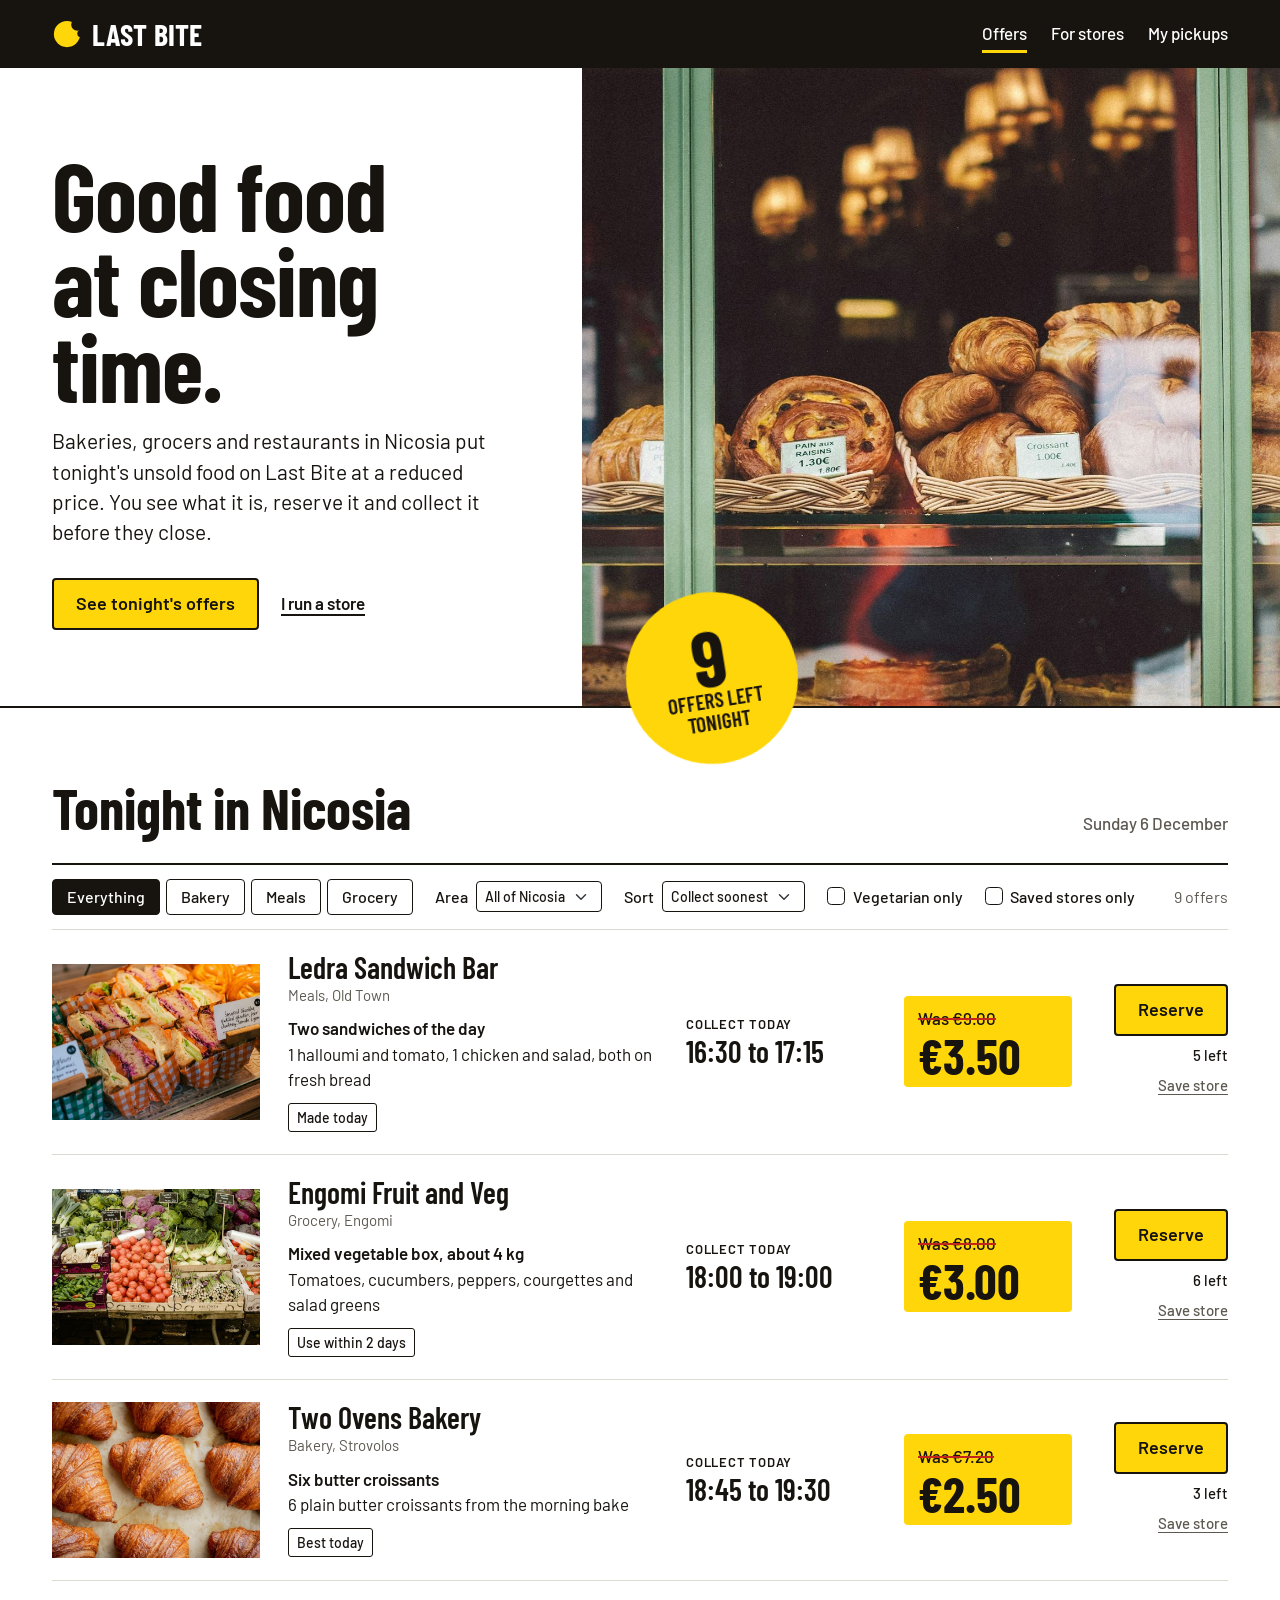
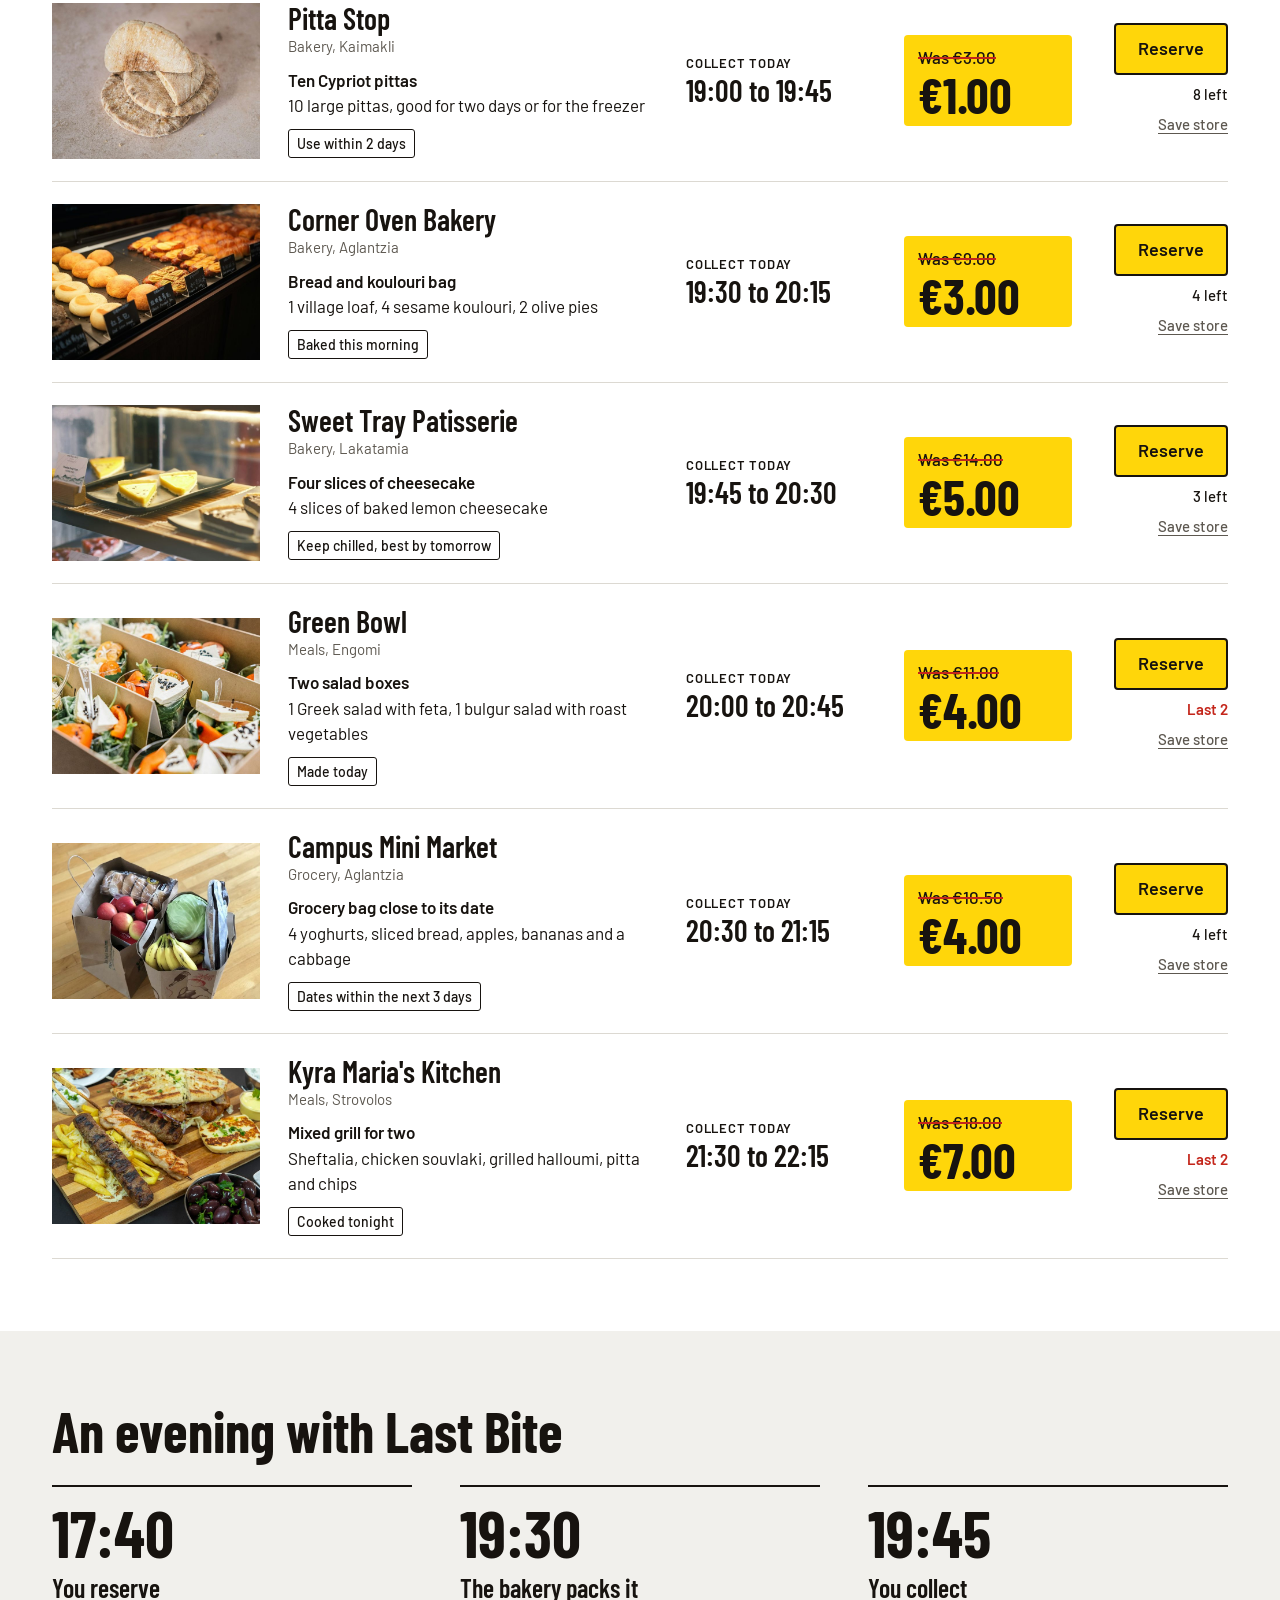
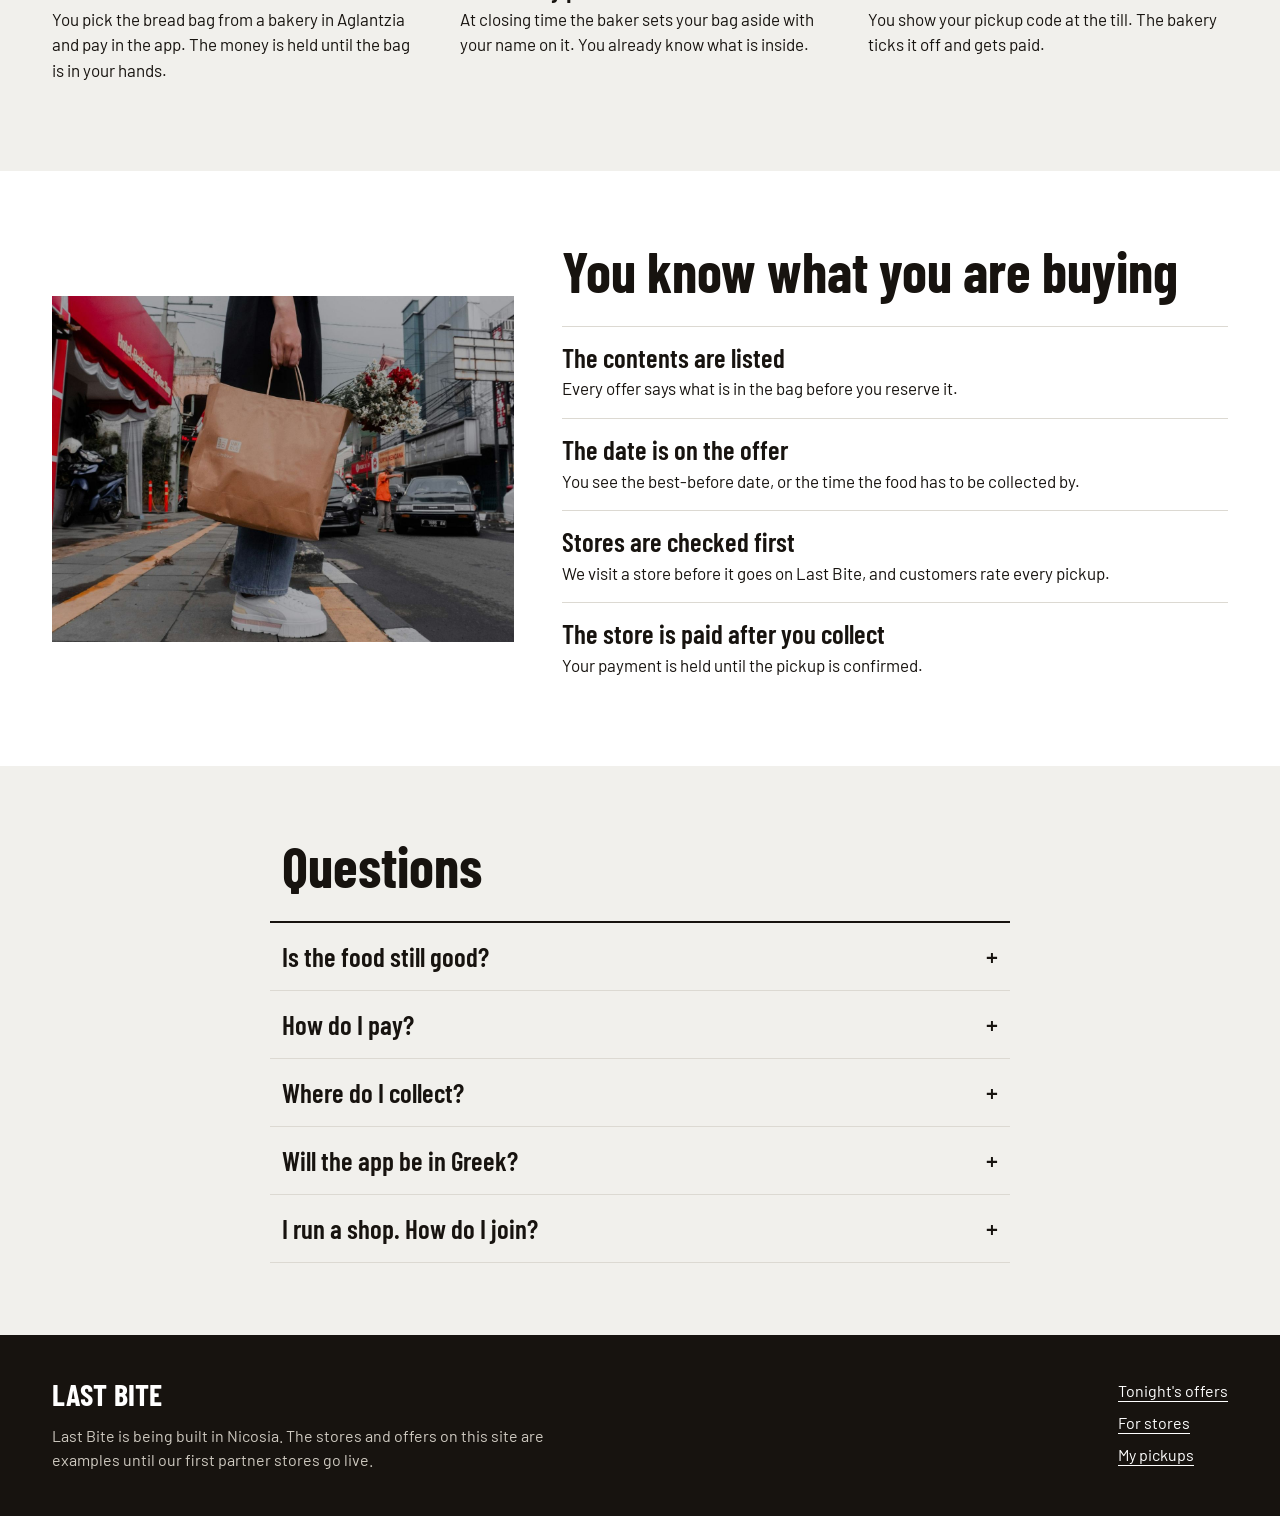
==== commit eb5490d8: "Saved stores, pickup ratings, store dashboard with offer templates" ====
--- a/index.html
+++ b/index.html
@@ -95,11 +95,15 @@
             <input class="form-check-input" type="checkbox" id="f-veg">
             <label class="form-check-label" for="f-veg">Vegetarian only</label>
           </div>
+          <div class="form-check mb-0">
+            <input class="form-check-input" type="checkbox" id="f-fav">
+            <label class="form-check-label" for="f-fav">Saved stores only</label>
+          </div>
           <p class="count" id="count" aria-live="polite"></p>
         </div>
 
         <ul class="offers" id="list"></ul>
-        <p class="none" id="none" hidden>Nothing left that matches. Try another area or kind of food.</p>
+        <p class="none" id="none" hidden>Nothing left that matches. Try another area or kind of food. To see a store here, tap Save store under one of its offers.</p>
       </div>
     </section>
 
